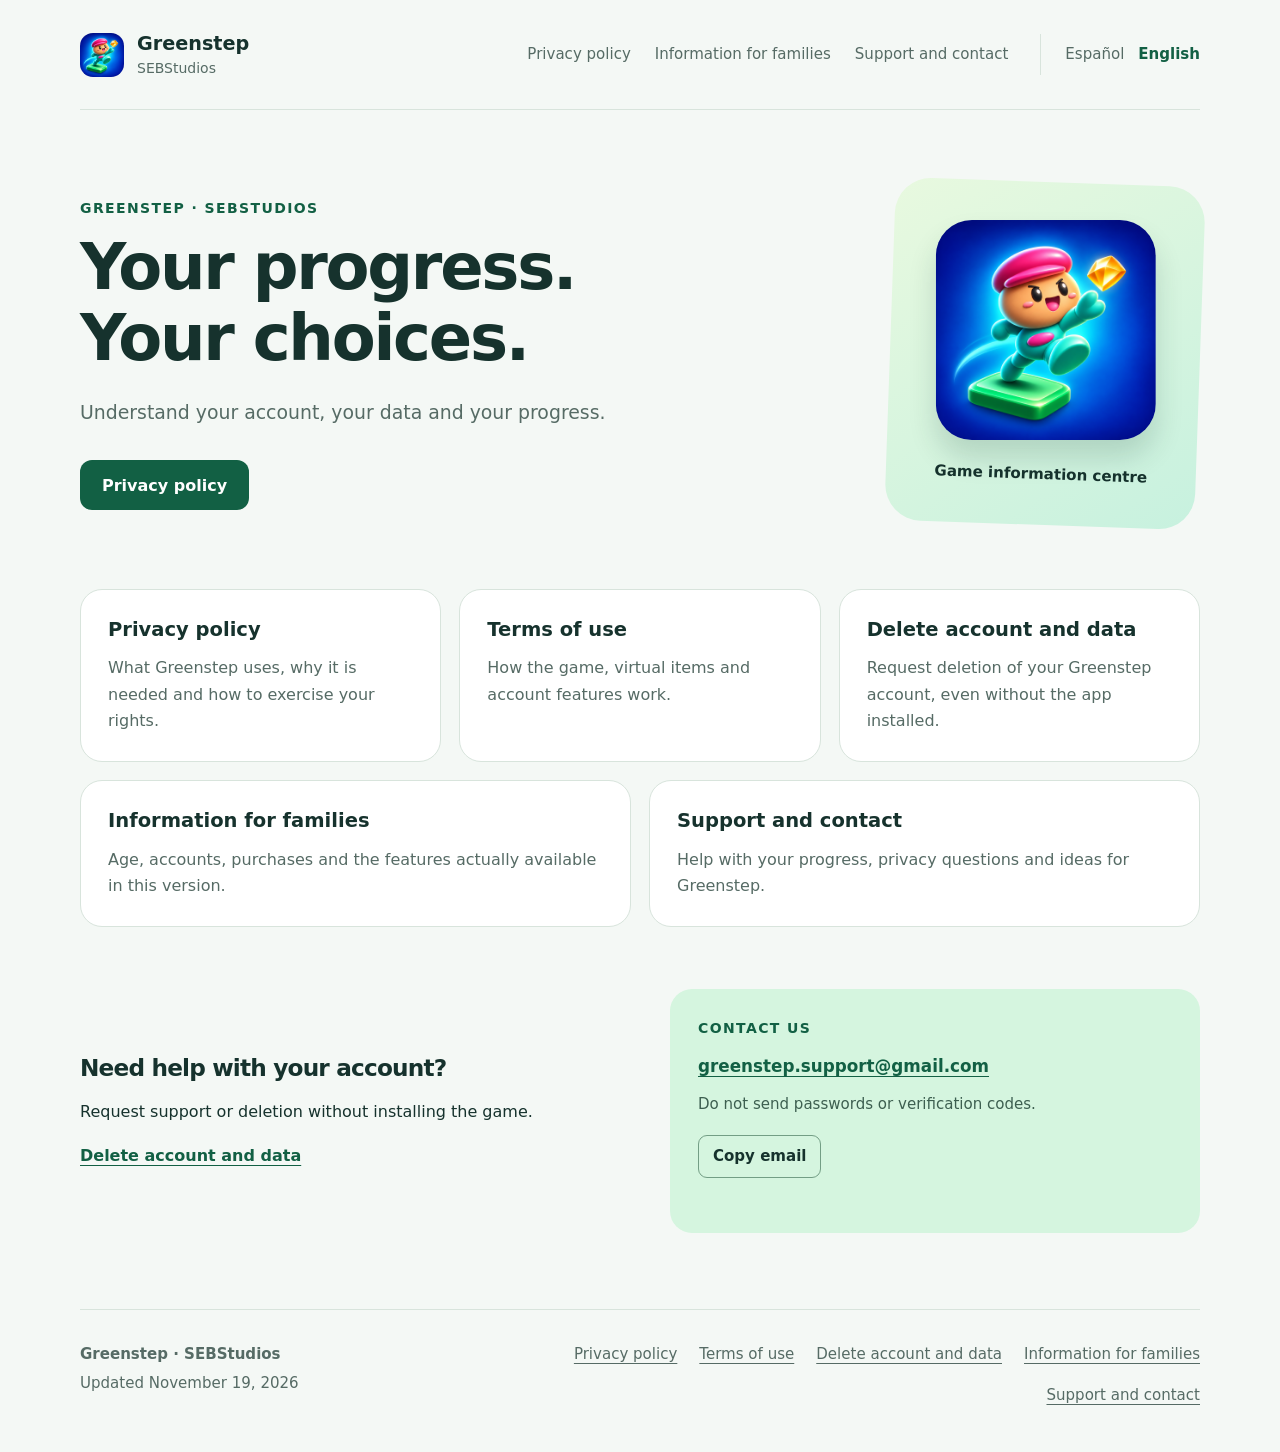
==== en/index.html @ 1fe924ea "Publish Greenstep privacy, terms and account deletion pages" ====
<!doctype html>
<html lang="en"><head><meta charset="utf-8"><meta name="viewport" content="width=device-width,initial-scale=1"><meta name="description" content="Understand your account, your data and your progress."><meta name="color-scheme" content="light"><meta http-equiv="Content-Security-Policy" content="default-src 'none'; img-src 'self'; style-src 'self'; script-src 'self'; connect-src 'none'; base-uri 'self'; form-action 'none'; object-src 'none'"><meta name="referrer" content="no-referrer"><title>Information &amp; help · Greenstep</title><link rel="canonical" href="https://sinanbou.github.io/GreenStep-Pages/en/index.html"><link rel="icon" href="../assets/icon.png"><link rel="stylesheet" href="../assets/style.css"><script src="../assets/copy.js" defer></script></head><body><a class="skip" href="#main">Skip to content</a><header class="top"><a class="brand" href="index.html"><img src="../assets/icon.png" alt="" width="44" height="44"><span>Greenstep<small>SEBStudios</small></span></a><nav class="top-nav" aria-label="Main"><a href="privacy.html">Privacy policy</a><a href="families.html">Information for families</a><a href="support.html">Support and contact</a></nav><nav class="languages" aria-label="Language"><a href="../index.html" lang="es" hreflang="es">Español</a><a href="index.html" lang="en" hreflang="en" aria-current="page">English</a></nav></header><main id="main" tabindex="-1"><section class="hero"><div><p class="eyebrow">GREENSTEP · SEBSTUDIOS</p><h1>Your progress. Your choices.</h1><p class="lead">Understand your account, your data and your progress.</p><a class="primary" href="privacy.html">Privacy policy</a></div><div class="game-mark"><img src="../assets/icon.png" alt="Greenstep" width="220" height="220"><span>Game information centre</span></div></section><section class="resources" aria-label="Information &amp; help"><a class="resource" href="privacy.html"><span class="resource-label">Privacy policy</span><span>What Greenstep uses, why it is needed and how to exercise your rights.</span></a><a class="resource" href="terms.html"><span class="resource-label">Terms of use</span><span>How the game, virtual items and account features work.</span></a><a class="resource" href="delete-account.html"><span class="resource-label">Delete account and data</span><span>Request deletion of your Greenstep account, even without the app installed.</span></a><a class="resource" href="families.html"><span class="resource-label">Information for families</span><span>Age, accounts, purchases and the features actually available in this version.</span></a><a class="resource" href="support.html"><span class="resource-label">Support and contact</span><span>Help with your progress, privacy questions and ideas for Greenstep.</span></a></section><section class="help-row"><div><h2>Need help with your account?</h2><p>Request support or deletion without installing the game.</p><a class="text-link" href="delete-account.html">Delete account and data</a></div><aside class="contact-block" aria-label="Contact us"><p class="eyebrow">Contact us</p><a class="email" href="mailto:greenstep.support@gmail.com">greenstep.support@gmail.com</a><p>Do not send passwords or verification codes.</p><button class="secondary" type="button" data-copy="greenstep.support@gmail.com" data-success="Address copied" data-failure="Select the address to copy it">Copy email</button><span class="copy-status" role="status" aria-live="polite"></span></aside></section></main><footer><div><strong>Greenstep · SEBStudios</strong><p>Updated November 19, 2026</p></div><nav aria-label="Documents"><a href="privacy.html">Privacy policy</a><a href="terms.html">Terms of use</a><a href="delete-account.html">Delete account and data</a><a href="families.html">Information for families</a><a href="support.html">Support and contact</a></nav></footer></body></html>
---- assets/style.css ----
:root{--ink:#16322d;--muted:#566b65;--green:#126044;--mint:#d5f5df;--paper:#f4f8f5;--line:#d8e4dc;--white:#fff;--radius:22px;font-family:system-ui,-apple-system,BlinkMacSystemFont,"Segoe UI",sans-serif;color:var(--ink);background:var(--paper);font-size:16px;line-height:1.65}*{box-sizing:border-box}body{margin:0}a{color:var(--green);text-underline-offset:4px}a:hover{text-decoration-thickness:2px}a:focus-visible,button:focus-visible{outline:3px solid #24784c;outline-offset:5px;border-radius:5px}.skip{position:absolute;left:1rem;top:-7rem;z-index:4;background:white;padding:1rem}.skip:focus{top:1rem}.top,main,footer{width:min(1120px,calc(100% - 64px));margin-inline:auto}.top{min-height:110px;display:flex;align-items:center;gap:32px;border-bottom:1px solid var(--line)}.brand{display:flex;align-items:center;gap:13px;text-decoration:none;font-size:1.2rem;line-height:1.25;font-weight:800;color:var(--ink)}.brand img{border-radius:13px}.brand small{display:block;font-size:.875rem;font-weight:500;color:var(--muted);margin-top:4px}.top-nav{display:flex;gap:24px;margin-left:auto}.top-nav a,.languages a{font-size:.94rem;text-decoration:none;color:var(--muted);padding-block:8px}.top-nav a[aria-current],.languages a[aria-current]{font-weight:700;color:var(--green)}.languages{display:flex;gap:14px;border-left:1px solid var(--line);padding-left:24px}.eyebrow{font-size:.875rem;letter-spacing:.1em;font-weight:750;color:var(--green);text-transform:uppercase;margin:0 0 12px}h1,h2{line-height:1.12;letter-spacing:-.035em}h1{font-size:clamp(2.35rem,5vw,4.2rem);font-weight:760;max-width:800px;margin:0 0 22px}h2{font-size:1.45rem;line-height:1.3;margin:0 0 16px}p{margin:0 0 18px}.lead{font-size:1.18rem;line-height:1.65;color:var(--muted);max-width:690px}.hero{padding:72px 0 64px;display:grid;grid-template-columns:1fr 310px;align-items:center;gap:64px}.hero h1{max-width:580px}.primary{display:inline-flex;align-items:center;justify-content:center;text-decoration:none;color:white;background:var(--green);border-radius:12px;min-height:50px;font-weight:700;padding:12px 22px;line-height:1.45}.primary:hover{background:#0d4b34}.hero .primary{margin-top:14px}.game-mark{display:flex;flex-direction:column;align-items:center;gap:22px;background:linear-gradient(145deg,#e8f9df,#c7f1df);padding:38px 24px;border-radius:36px;transform:rotate(2deg)}.game-mark img{width:min(100%,220px);height:auto;border-radius:36px;box-shadow:0 18px 28px #0c3b2929;transform:rotate(-2deg)}.game-mark span{font-size:.94rem;font-weight:650}.resources{display:grid;grid-template-columns:repeat(6,1fr);gap:18px}.resource{grid-column:span 2;background:var(--white);border:1px solid var(--line);border-radius:var(--radius);padding:27px;text-decoration:none;color:var(--muted);display:flex;flex-direction:column;gap:12px;transition:border-color .15s,background .15s}.resource:nth-child(4),.resource:nth-child(5){grid-column:span 3}.resource:hover{border-color:#629d7f;background:#fcfffd}.resource-label{font-size:1.22rem;font-weight:720;color:var(--ink);line-height:1.35}.help-row{display:grid;grid-template-columns:1fr 1fr;gap:60px;align-items:center;padding:62px 0 76px}.text-link{font-weight:700}.contact-block{background:var(--mint);border-radius:var(--radius);padding:28px;margin-top:32px;overflow-wrap:anywhere}.help-row .contact-block{margin:0}.email{display:block;font-size:1.05rem;font-weight:700;margin-bottom:12px}.contact-block p:not(.eyebrow){font-size:.94rem;color:#3d5f50}.secondary{appearance:none;border:1px solid #739e85;background:transparent;color:var(--ink);font:inherit;font-weight:650;font-size:.94rem;padding:8px 14px;border-radius:9px;cursor:pointer}.secondary:hover{background:#ffffff70}.copy-status{display:block;font-size:.9rem;margin-top:8px;min-height:1.3em}.document-heading{padding:42px 0 38px}.back{display:inline-block;font-size:.94rem;margin-bottom:28px}.document-heading h1{font-size:clamp(2.2rem,5vw,3.5rem)}.updated{font-size:.94rem;color:var(--muted);margin:24px 0 0}.document-grid{display:grid;grid-template-columns:235px minmax(0,1fr);gap:54px;padding-bottom:80px;align-items:start}.contents{position:sticky;top:28px;border-top:2px solid var(--green);padding-top:20px}.contents nav{display:flex;flex-direction:column;gap:10px}.contents a{font-size:.94rem;line-height:1.5;text-decoration:none;color:var(--muted);overflow-wrap:anywhere}.contents a:hover{color:var(--green);text-decoration:underline}article{min-width:0;background:var(--white);border:1px solid var(--line);padding:36px 40px;border-radius:var(--radius);overflow-wrap:anywhere}article section{scroll-margin-top:24px;margin-bottom:32px}article section+section{border-top:1px solid #e4ece6;padding-top:30px}article section:last-child{margin-bottom:0}article p{color:#3e544b}article ul{padding-left:22px}.request-box{padding:25px;background:#eef9f0;border-radius:16px;margin-bottom:34px}.request-box .primary{margin-top:6px;max-width:100%;text-align:center}footer{border-top:1px solid var(--line);padding:32px 0 38px;display:grid;grid-template-columns:1fr 2fr;gap:30px;font-size:.94rem;color:var(--muted)}footer p{margin-top:5px}footer nav{display:flex;flex-wrap:wrap;gap:10px 22px;justify-content:flex-end}footer a{color:var(--muted)}@media(max-width:850px){.top{flex-wrap:wrap;gap:12px 24px;padding:20px 0}.top-nav{order:3;width:100%;justify-content:flex-start;gap:22px}.languages{margin-left:auto}.hero{gap:30px;grid-template-columns:1fr 240px;padding:48px 0}.game-mark{padding:25px 20px}.resource{grid-column:span 3}.resource:nth-child(5){grid-column:span 6}.help-row{gap:30px}.document-grid{grid-template-columns:190px minmax(0,1fr);gap:28px}article{padding:28px}.email{font-size:1rem}}@media(max-width:600px){.top,main,footer{width:calc(100% - 36px)}.top{gap:15px}.brand{font-size:1.05rem}.languages{padding-left:14px;gap:12px}.top-nav{gap:10px 18px;flex-wrap:wrap}.top-nav a{font-size:.9rem}.hero{grid-template-columns:1fr;padding:36px 0;gap:26px}.hero h1{font-size:2.6rem}.game-mark{max-width:280px;width:100%;justify-self:center;flex-direction:row;padding:20px;gap:18px;transform:none}.game-mark img{width:94px;border-radius:19px;transform:none}.game-mark span{font-size:.94rem}.resources{grid-template-columns:1fr;gap:13px}.resource,.resource:nth-child(4),.resource:nth-child(5){grid-column:auto;padding:24px}.help-row{grid-template-columns:1fr;padding:42px 0;gap:22px}.document-heading{padding-top:28px}.document-grid{display:block;padding-bottom:40px}.contents{position:static;margin-bottom:24px;padding:18px;background:#eaf2ec;border-radius:14px;border-top:0}.contents nav{gap:8px}.contents .eyebrow{margin-bottom:10px}article{padding:25px 22px}.contact-block{padding:22px}.request-box{padding:20px}.primary{width:100%}footer{grid-template-columns:1fr;gap:18px;padding-bottom:25px}footer nav{justify-content:flex-start}h2{font-size:1.3rem}.lead{font-size:1.06rem}}@media(prefers-reduced-motion:reduce){*{scroll-behavior:auto!important;transition:none!important}}@media print{.top-nav,.languages,.contents,.copy-status,button,.skip{display:none}.top,main,footer{width:100%}.document-grid{display:block}article{border:0;padding:0}.contact-block{background:white;border:1px solid #ccc}.document-heading{padding:20px 0}footer{display:block}.primary{color:var(--ink);background:white;border:1px solid var(--ink)}}
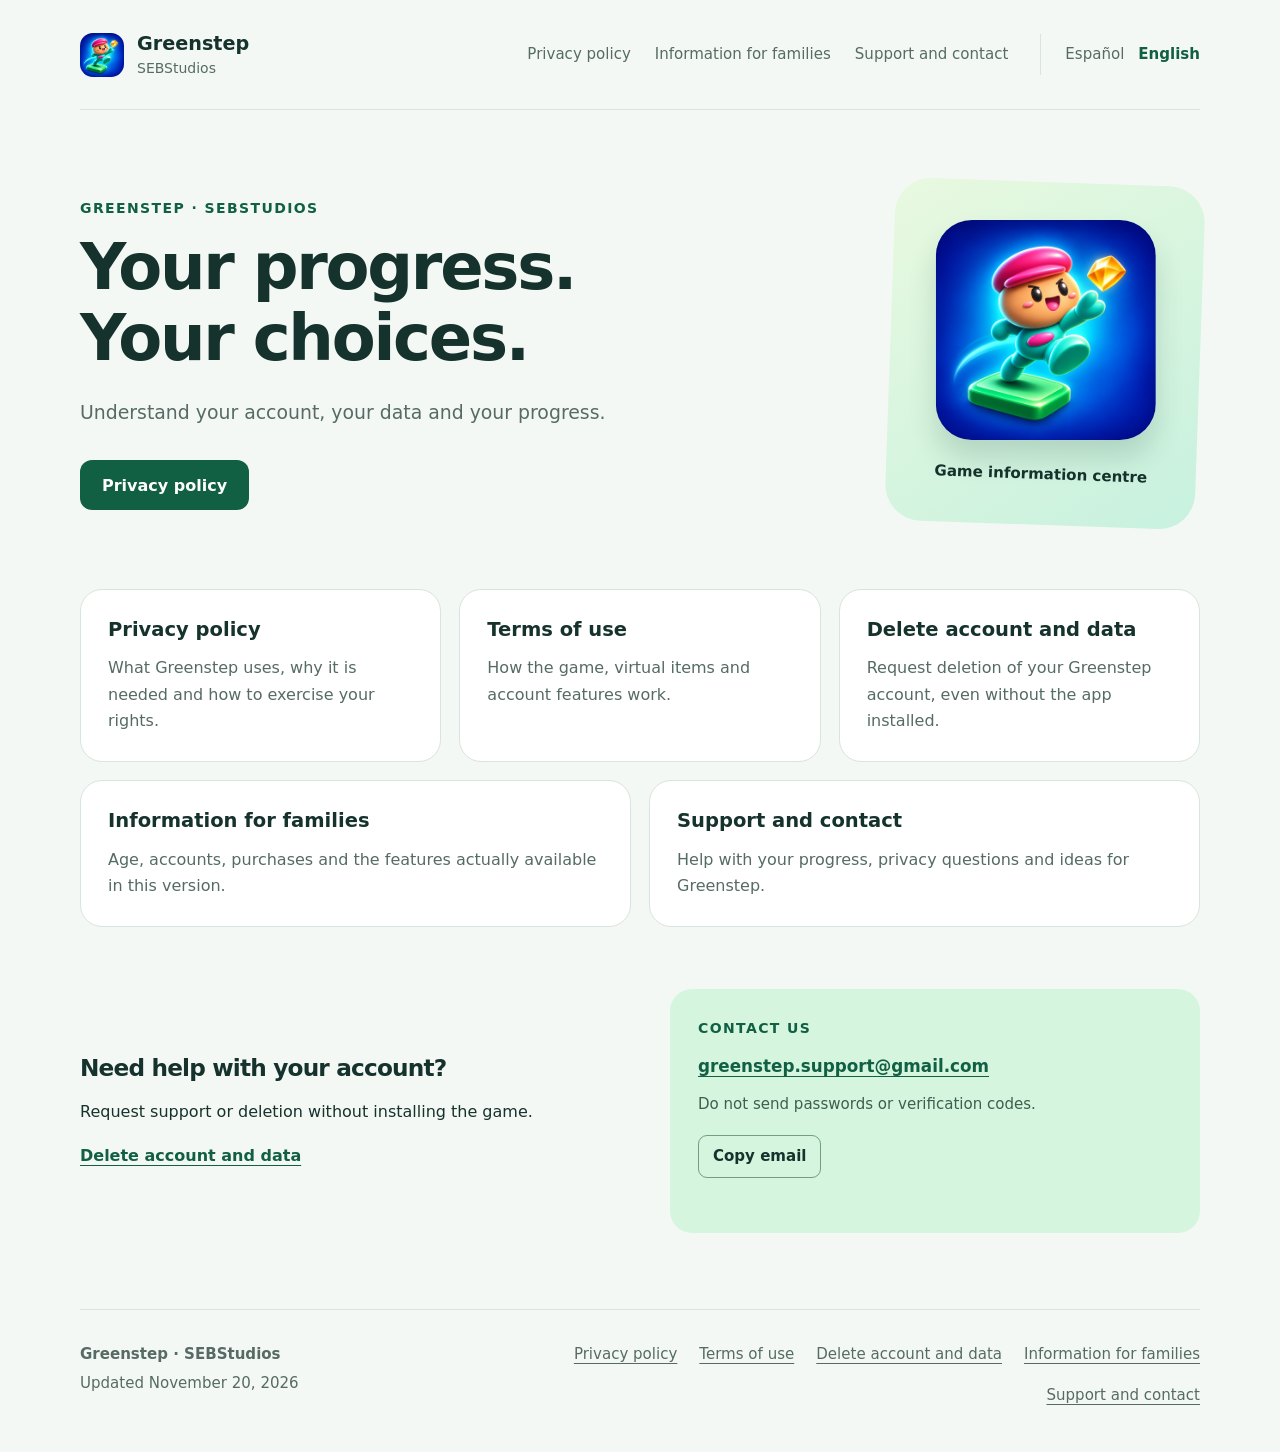
==== commit f498c59b: "Update wheel rules and privacy information for closed testing" ====
--- a/en/index.html
+++ b/en/index.html
@@ -1,2 +1,2 @@
 <!doctype html>
-<html lang="en"><head><meta charset="utf-8"><meta name="viewport" content="width=device-width,initial-scale=1"><meta name="description" content="Understand your account, your data and your progress."><meta name="color-scheme" content="light"><meta http-equiv="Content-Security-Policy" content="default-src 'none'; img-src 'self'; style-src 'self'; script-src 'self'; connect-src 'none'; base-uri 'self'; form-action 'none'; object-src 'none'"><meta name="referrer" content="no-referrer"><title>Information &amp; help · Greenstep</title><link rel="canonical" href="https://sinanbou.github.io/GreenStep-Pages/en/index.html"><link rel="icon" href="../assets/icon.png"><link rel="stylesheet" href="../assets/style.css"><script src="../assets/copy.js" defer></script></head><body><a class="skip" href="#main">Skip to content</a><header class="top"><a class="brand" href="index.html"><img src="../assets/icon.png" alt="" width="44" height="44"><span>Greenstep<small>SEBStudios</small></span></a><nav class="top-nav" aria-label="Main"><a href="privacy.html">Privacy policy</a><a href="families.html">Information for families</a><a href="support.html">Support and contact</a></nav><nav class="languages" aria-label="Language"><a href="../index.html" lang="es" hreflang="es">Español</a><a href="index.html" lang="en" hreflang="en" aria-current="page">English</a></nav></header><main id="main" tabindex="-1"><section class="hero"><div><p class="eyebrow">GREENSTEP · SEBSTUDIOS</p><h1>Your progress. Your choices.</h1><p class="lead">Understand your account, your data and your progress.</p><a class="primary" href="privacy.html">Privacy policy</a></div><div class="game-mark"><img src="../assets/icon.png" alt="Greenstep" width="220" height="220"><span>Game information centre</span></div></section><section class="resources" aria-label="Information &amp; help"><a class="resource" href="privacy.html"><span class="resource-label">Privacy policy</span><span>What Greenstep uses, why it is needed and how to exercise your rights.</span></a><a class="resource" href="terms.html"><span class="resource-label">Terms of use</span><span>How the game, virtual items and account features work.</span></a><a class="resource" href="delete-account.html"><span class="resource-label">Delete account and data</span><span>Request deletion of your Greenstep account, even without the app installed.</span></a><a class="resource" href="families.html"><span class="resource-label">Information for families</span><span>Age, accounts, purchases and the features actually available in this version.</span></a><a class="resource" href="support.html"><span class="resource-label">Support and contact</span><span>Help with your progress, privacy questions and ideas for Greenstep.</span></a></section><section class="help-row"><div><h2>Need help with your account?</h2><p>Request support or deletion without installing the game.</p><a class="text-link" href="delete-account.html">Delete account and data</a></div><aside class="contact-block" aria-label="Contact us"><p class="eyebrow">Contact us</p><a class="email" href="mailto:greenstep.support@gmail.com">greenstep.support@gmail.com</a><p>Do not send passwords or verification codes.</p><button class="secondary" type="button" data-copy="greenstep.support@gmail.com" data-success="Address copied" data-failure="Select the address to copy it">Copy email</button><span class="copy-status" role="status" aria-live="polite"></span></aside></section></main><footer><div><strong>Greenstep · SEBStudios</strong><p>Updated November 19, 2026</p></div><nav aria-label="Documents"><a href="privacy.html">Privacy policy</a><a href="terms.html">Terms of use</a><a href="delete-account.html">Delete account and data</a><a href="families.html">Information for families</a><a href="support.html">Support and contact</a></nav></footer></body></html>+<html lang="en"><head><meta charset="utf-8"><meta name="viewport" content="width=device-width,initial-scale=1"><meta name="description" content="Understand your account, your data and your progress."><meta name="color-scheme" content="light"><meta http-equiv="Content-Security-Policy" content="default-src 'none'; img-src 'self'; style-src 'self'; script-src 'self'; connect-src 'none'; base-uri 'self'; form-action 'none'; object-src 'none'"><meta name="referrer" content="no-referrer"><title>Information &amp; help · Greenstep</title><link rel="canonical" href="https://sinanbou.github.io/GreenStep-Pages/en/index.html"><link rel="icon" href="../assets/icon.png"><link rel="stylesheet" href="../assets/style.css"><script src="../assets/copy.js" defer></script></head><body><a class="skip" href="#main">Skip to content</a><header class="top"><a class="brand" href="index.html"><img src="../assets/icon.png" alt="" width="44" height="44"><span>Greenstep<small>SEBStudios</small></span></a><nav class="top-nav" aria-label="Main"><a href="privacy.html">Privacy policy</a><a href="families.html">Information for families</a><a href="support.html">Support and contact</a></nav><nav class="languages" aria-label="Language"><a href="../index.html" lang="es" hreflang="es">Español</a><a href="index.html" lang="en" hreflang="en" aria-current="page">English</a></nav></header><main id="main" tabindex="-1"><section class="hero"><div><p class="eyebrow">GREENSTEP · SEBSTUDIOS</p><h1>Your progress. Your choices.</h1><p class="lead">Understand your account, your data and your progress.</p><a class="primary" href="privacy.html">Privacy policy</a></div><div class="game-mark"><img src="../assets/icon.png" alt="Greenstep" width="220" height="220"><span>Game information centre</span></div></section><section class="resources" aria-label="Information &amp; help"><a class="resource" href="privacy.html"><span class="resource-label">Privacy policy</span><span>What Greenstep uses, why it is needed and how to exercise your rights.</span></a><a class="resource" href="terms.html"><span class="resource-label">Terms of use</span><span>How the game, virtual items and account features work.</span></a><a class="resource" href="delete-account.html"><span class="resource-label">Delete account and data</span><span>Request deletion of your Greenstep account, even without the app installed.</span></a><a class="resource" href="families.html"><span class="resource-label">Information for families</span><span>Age, accounts, purchases and the features actually available in this version.</span></a><a class="resource" href="support.html"><span class="resource-label">Support and contact</span><span>Help with your progress, privacy questions and ideas for Greenstep.</span></a></section><section class="help-row"><div><h2>Need help with your account?</h2><p>Request support or deletion without installing the game.</p><a class="text-link" href="delete-account.html">Delete account and data</a></div><aside class="contact-block" aria-label="Contact us"><p class="eyebrow">Contact us</p><a class="email" href="mailto:greenstep.support@gmail.com">greenstep.support@gmail.com</a><p>Do not send passwords or verification codes.</p><button class="secondary" type="button" data-copy="greenstep.support@gmail.com" data-success="Address copied" data-failure="Select the address to copy it">Copy email</button><span class="copy-status" role="status" aria-live="polite"></span></aside></section></main><footer><div><strong>Greenstep · SEBStudios</strong><p>Updated November 20, 2026</p></div><nav aria-label="Documents"><a href="privacy.html">Privacy policy</a><a href="terms.html">Terms of use</a><a href="delete-account.html">Delete account and data</a><a href="families.html">Information for families</a><a href="support.html">Support and contact</a></nav></footer></body></html>
